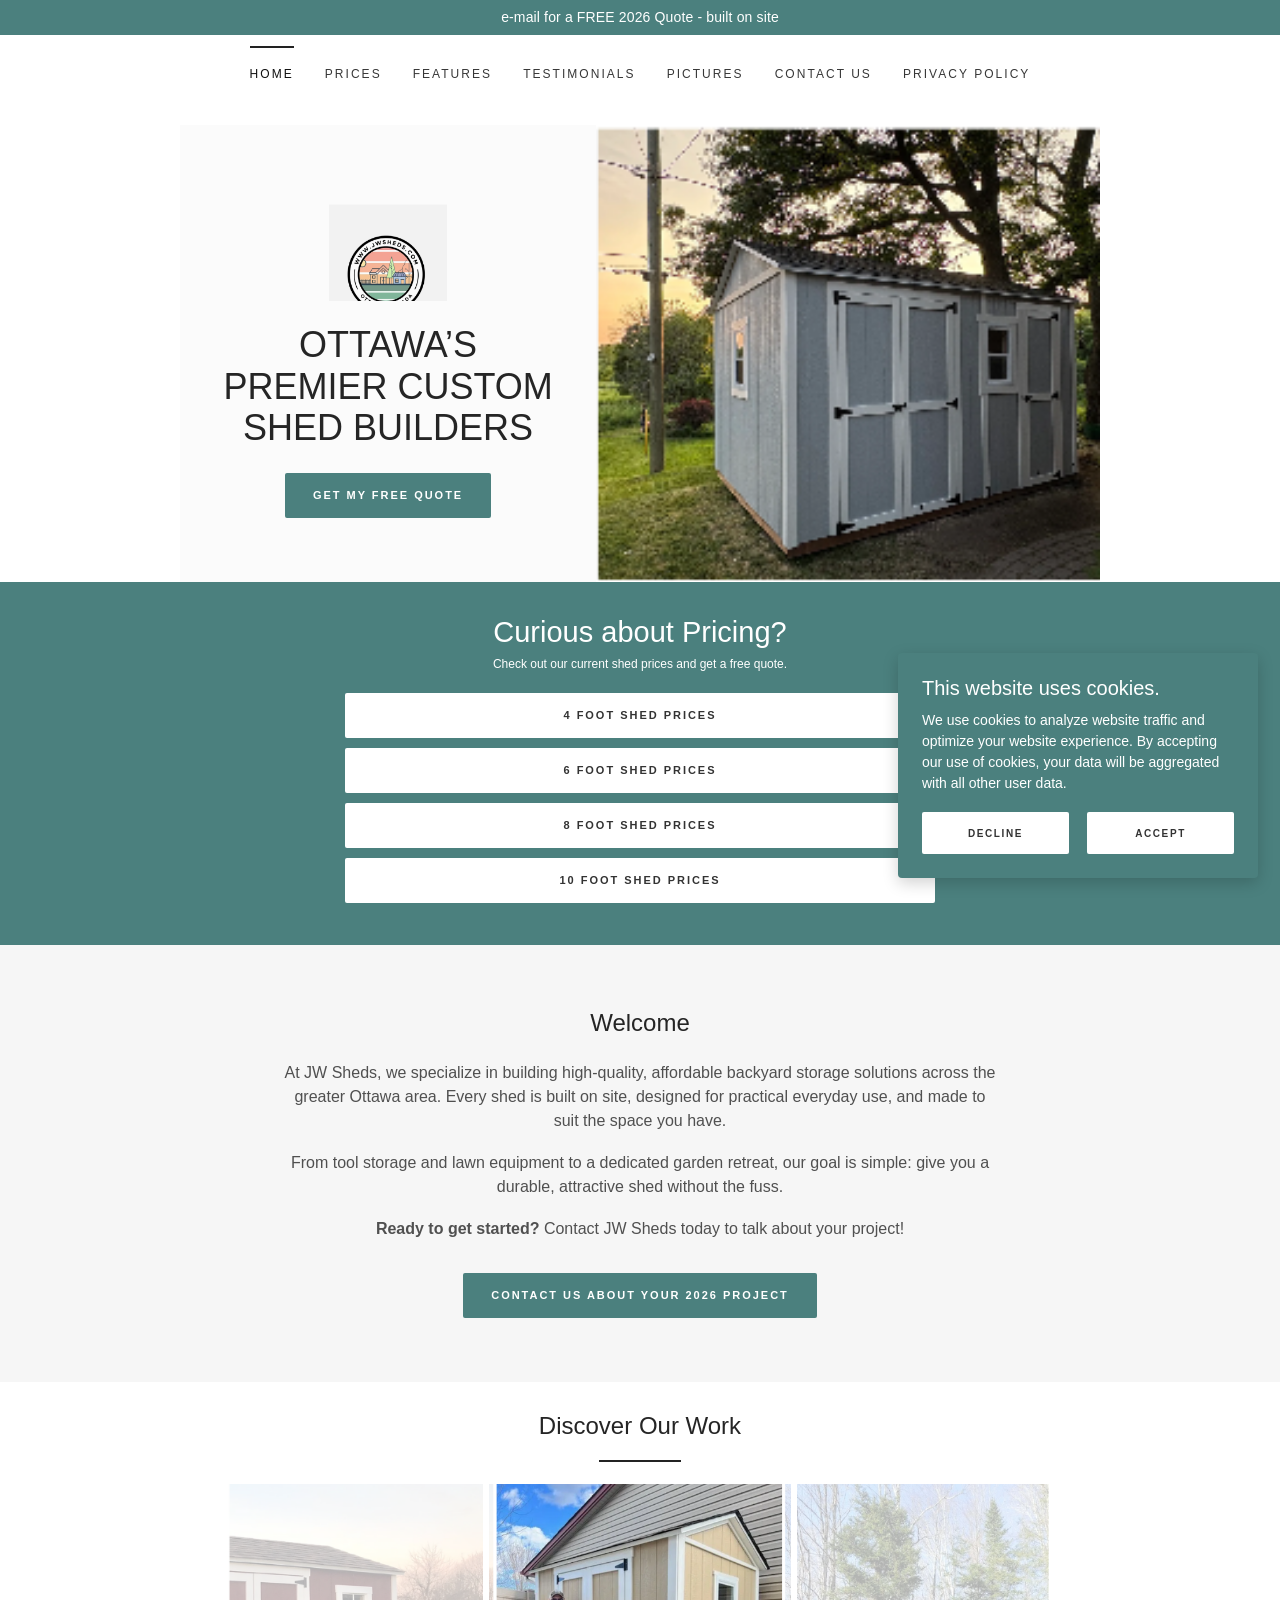
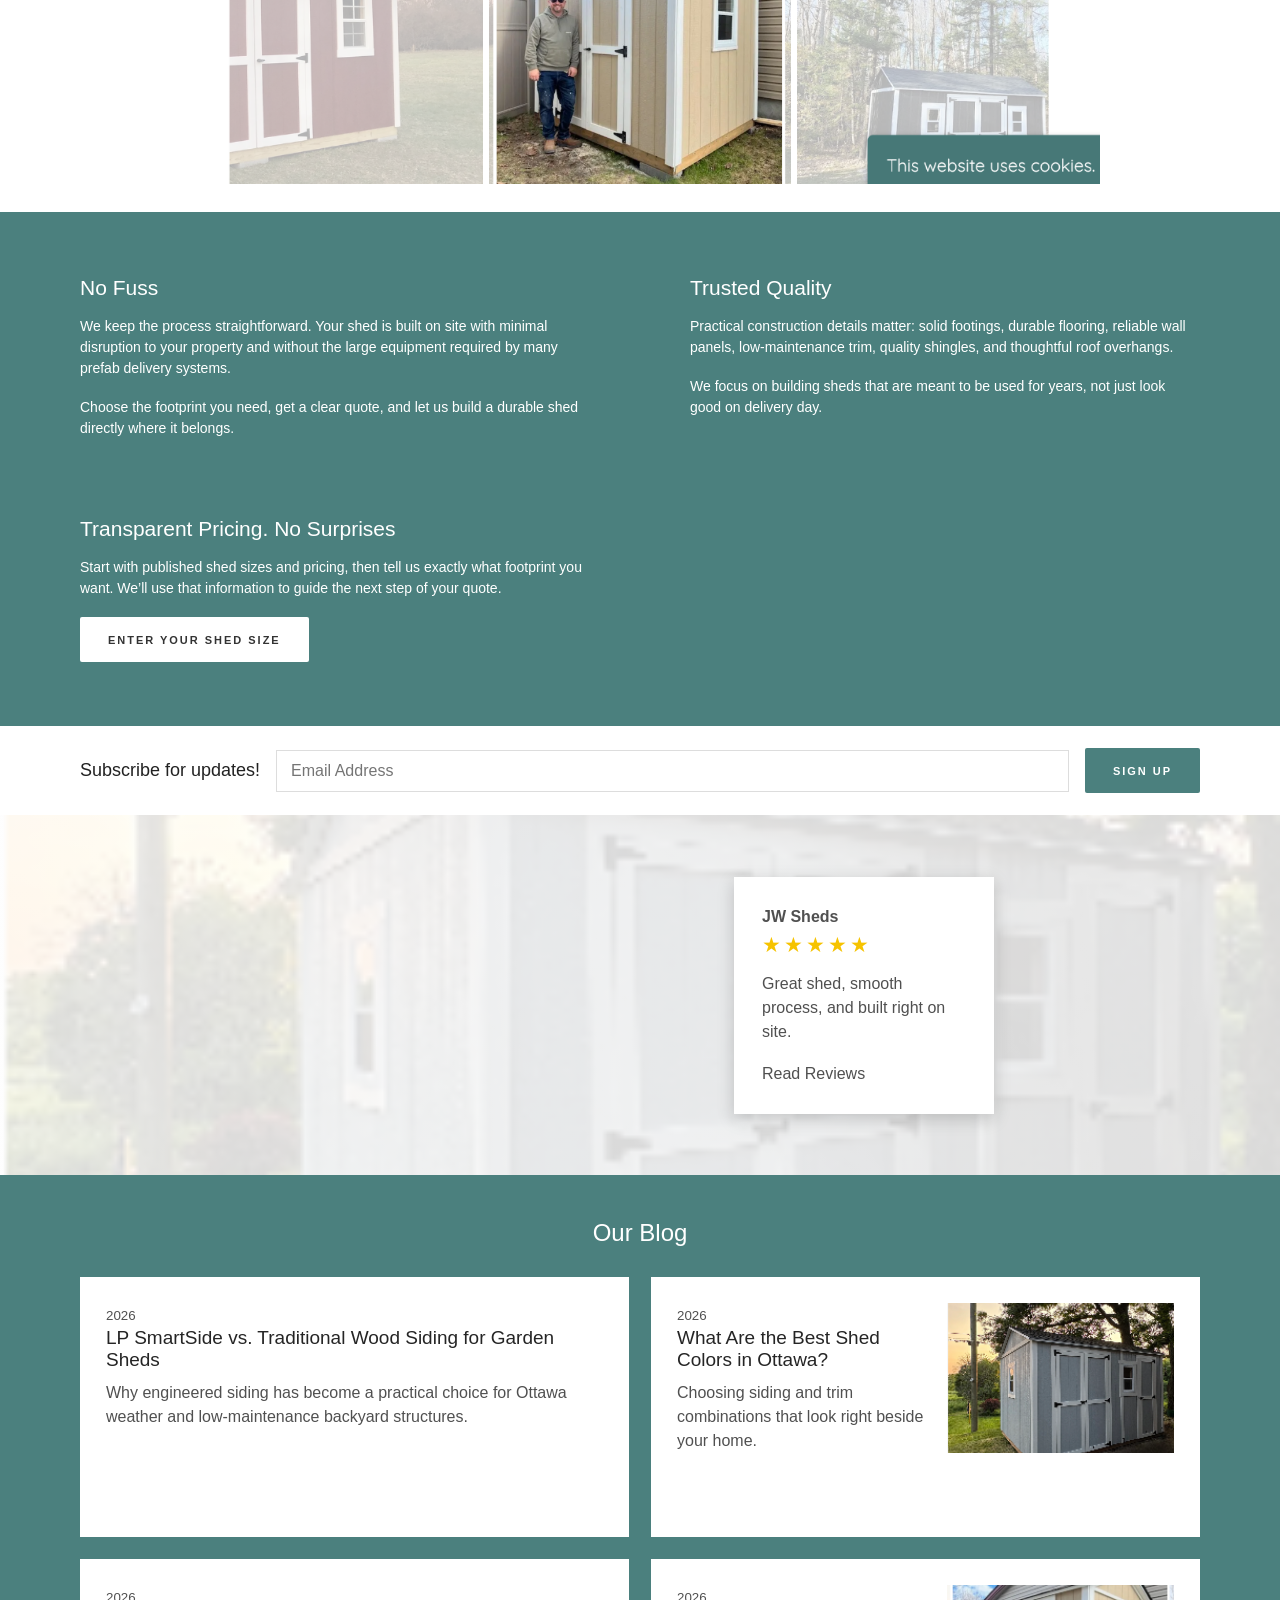
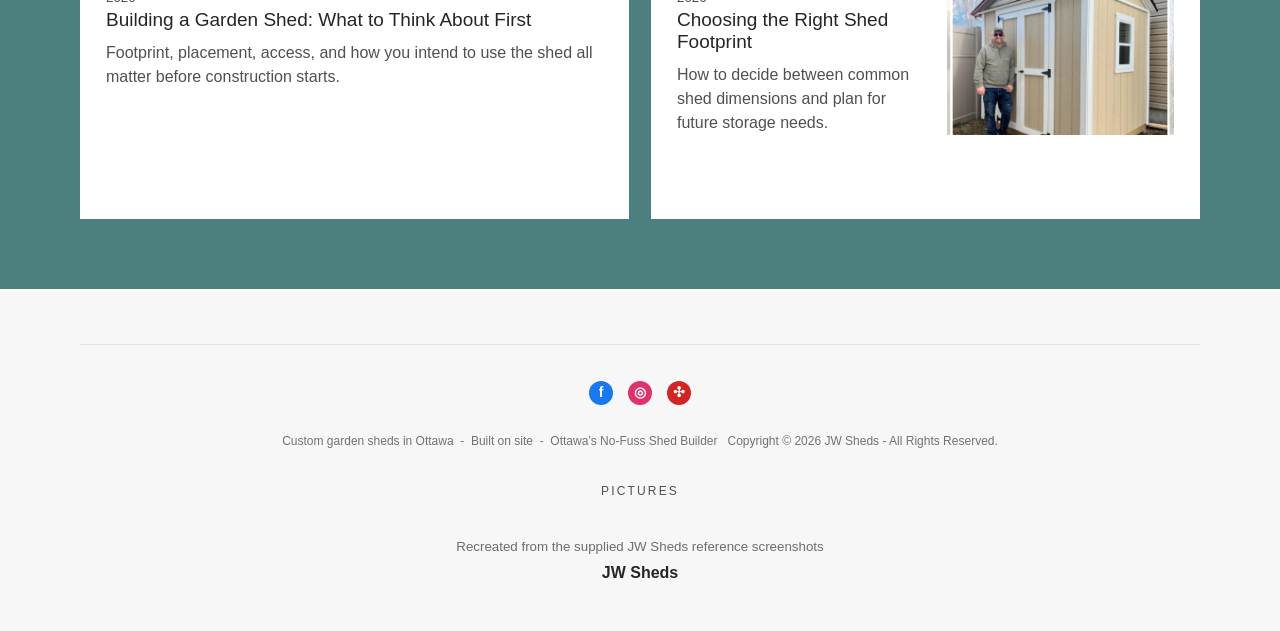
==== frontend/index.html @ 300f4760 "modified api endpoint for calculating material" ====
<!doctype html>
<html lang="en">
<head>
  <meta charset="utf-8">
  <meta name="viewport" content="width=device-width, initial-scale=1">
  <meta name="description" content="JW Sheds builds custom garden sheds on site in Ottawa and surrounding communities.">
  <title>Custom Sheds in Ottawa Ontario | JW Sheds</title>
  <link rel="stylesheet" href="styles.css">
</head>
<body data-page="home">

<div class="top-strip">
  <a href="quote.html">e-mail for a FREE 2026 Quote - built on site</a>
</div>

<header class="site-header">
  <div class="shell nav-wrap">
    <a class="mobile-brand" href="index.html">JW SHEDS</a>
    <button class="nav-toggle" type="button" data-nav-toggle aria-expanded="false" aria-label="Open navigation">
      <span></span><span></span><span></span>
    </button>

    <nav class="main-nav" data-nav-menu>
      <a href="index.html" data-page-link="home">HOME</a>
      <a href="prices.html" data-page-link="prices">PRICES</a>
      <a href="features.html" data-page-link="features">FEATURES</a>
      <a href="testimonials.html" data-page-link="testimonials">TESTIMONIALS</a>
      <a href="pictures.html" data-page-link="pictures">PICTURES</a>
      <a href="contact.html" data-page-link="contact">CONTACT US</a>
      <a href="privacy-policy.html" data-page-link="privacy">PRIVACY POLICY</a>
    </nav>
  </div>
</header>


<main>
  <section class="home-hero">
    <div class="home-hero-copy">
      <img src="assets/jw-logo.png" alt="JW Sheds Ottawa logo" class="brand-logo">
      <h1>OTTAWA’S PREMIER CUSTOM SHED BUILDERS</h1>
      <a class="button" href="quote.html#shed-size">GET MY FREE QUOTE</a>
    </div>
    <img src="assets/hero-shed.png" alt="Custom grey garden shed" class="home-hero-image">
  </section>

  <section class="quick-pricing teal section">
    <div class="shell">
      <h2>Curious about Pricing?</h2>
      <p class="subline">Check out our current shed prices and get a free quote.</p>

      <div class="quick-links">
        <a class="button white full" href="prices.html#four-foot">4 FOOT SHED PRICES</a>
        <a class="button white full" href="prices.html#six-foot">6 FOOT SHED PRICES</a>
        <a class="button white full" href="prices.html#eight-foot">8 FOOT SHED PRICES</a>
        <a class="button white full" href="prices.html#ten-foot">10 FOOT SHED PRICES</a>
      </div>
    </div>
  </section>

  <section class="section soft">
    <div class="welcome">
      <h2>Welcome</h2>
      <p>At JW Sheds, we specialize in building high-quality, affordable backyard storage solutions across the greater Ottawa area. Every shed is built on site, designed for practical everyday use, and made to suit the space you have.</p>
      <p>From tool storage and lawn equipment to a dedicated garden retreat, our goal is simple: give you a durable, attractive shed without the fuss.</p>
      <p><strong>Ready to get started?</strong> Contact JW Sheds today to talk about your project!</p>
      <a class="button" href="quote.html">CONTACT US ABOUT YOUR 2026 PROJECT</a>
    </div>
  </section>

  <section class="work-preview">
    <h2>Discover Our Work</h2>
    <div class="title-rule"></div>
    <div class="photo-ribbon">
      <img src="assets/gallery-1.png" alt="Custom garden shed">
      <img src="assets/gallery-2.png" alt="Tan custom garden shed">
      <img src="assets/gallery-3.png" alt="Dark custom garden shed">
    </div>
  </section>

  <section class="section teal">
    <div class="shell values-grid">
      <article>
        <h3>No Fuss</h3>
        <p>We keep the process straightforward. Your shed is built on site with minimal disruption to your property and without the large equipment required by many prefab delivery systems.</p>
        <p>Choose the footprint you need, get a clear quote, and let us build a durable shed directly where it belongs.</p>
      </article>

      <article>
        <h3>Trusted Quality</h3>
        <p>Practical construction details matter: solid footings, durable flooring, reliable wall panels, low-maintenance trim, quality shingles, and thoughtful roof overhangs.</p>
        <p>We focus on building sheds that are meant to be used for years, not just look good on delivery day.</p>
      </article>

      <article>
        <h3>Transparent Pricing. No Surprises</h3>
        <p>Start with published shed sizes and pricing, then tell us exactly what footprint you want. We’ll use that information to guide the next step of your quote.</p>
        <a class="button white" href="quote.html#shed-size">ENTER YOUR SHED SIZE</a>
      </article>
    </div>
  </section>

  <section class="newsletter">
    <form class="shell newsletter-row" data-placeholder-form>
      <label for="email-updates">Subscribe for updates!</label>
      <input id="email-updates" type="email" placeholder="Email Address">
      <button class="button" type="submit">SIGN UP</button>
      <span data-form-note hidden></span>
    </form>
  </section>

  <section class="home-review">
    <div class="review-card-small">
      <strong>JW Sheds</strong>
      <div class="stars">★★★★★</div>
      <p>Great shed, smooth process, and built right on site.</p>
      <a href="testimonials.html">Read Reviews</a>
    </div>
  </section>

  <section class="blog-section">
    <div class="shell">
      <h2>Our Blog</h2>
      <div class="blog-grid">
        <article class="blog-card">
          <small>2026</small>
          <h3>LP SmartSide vs. Traditional Wood Siding for Garden Sheds</h3>
          <p>Why engineered siding has become a practical choice for Ottawa weather and low-maintenance backyard structures.</p>
        </article>

        <article class="blog-card with-image">
          <div>
            <small>2026</small>
            <h3>What Are the Best Shed Colors in Ottawa?</h3>
            <p>Choosing siding and trim combinations that look right beside your home.</p>
          </div>
          <img src="assets/hero-shed.png" alt="Grey garden shed">
        </article>

        <article class="blog-card">
          <small>2026</small>
          <h3>Building a Garden Shed: What to Think About First</h3>
          <p>Footprint, placement, access, and how you intend to use the shed all matter before construction starts.</p>
        </article>

        <article class="blog-card with-image">
          <div>
            <small>2026</small>
            <h3>Choosing the Right Shed Footprint</h3>
            <p>How to decide between common shed dimensions and plan for future storage needs.</p>
          </div>
          <img src="assets/gallery-2.png" alt="Small backyard shed">
        </article>
      </div>
    </div>
  </section>
</main>


<footer class="site-footer">
  <div class="shell footer-inner">
    <div class="footer-rule"></div>

    <div class="social-row" aria-label="Social media">
      <span class="social facebook">f</span>
      <span class="social instagram">◎</span>
      <span class="social yelp">✣</span>
    </div>

    <p>Custom garden sheds in Ottawa &nbsp;-&nbsp; Built on site &nbsp;-&nbsp; Ottawa’s No-Fuss Shed Builder &nbsp; Copyright © <span data-year></span> JW Sheds - All Rights Reserved.</p>

    <a class="footer-pictures" href="pictures.html">PICTURES</a>

    <div class="powered">
      <small>Recreated from the supplied JW Sheds reference screenshots</small>
      <strong>JW Sheds</strong>
    </div>
  </div>
</footer>

<div class="cookie-card" data-cookie-card>
  <h3>This website uses cookies.</h3>
  <p>We use cookies to analyze website traffic and optimize your website experience. By accepting our use of cookies, your data will be aggregated with all other user data.</p>
  <div class="cookie-actions">
    <button type="button" class="cookie-button light" data-cookie-choice="decline">DECLINE</button>
    <button type="button" class="cookie-button light" data-cookie-choice="accept">ACCEPT</button>
  </div>
</div>

<script src="config.js"></script>
<script src="app.js"></script>

</body>
</html>
---- frontend/styles.css ----
:root {
  --teal: #4b807e;
  --teal-dark: #3d6e6c;
  --ink: #252525;
  --body: #505050;
  --muted: #777;
  --line: #e6e6e6;
  --paper: #ffffff;
  --soft: #f6f6f6;
  --soft-2: #f2f2f2;
  --gold: #f6c300;
  --max: 1120px;
  --narrow: 780px;
  --shadow: 0 5px 16px rgba(0,0,0,.18);
}

* { box-sizing: border-box; }

html { scroll-behavior: smooth; }

body {
  margin: 0;
  color: var(--body);
  background: var(--paper);
  font-family: "Trebuchet MS", "Segoe UI", Arial, sans-serif;
  font-weight: 300;
  line-height: 1.5;
}

img {
  display: block;
  max-width: 100%;
}

a {
  color: inherit;
  text-decoration: none;
}

button, input, textarea, select {
  font: inherit;
}

button {
  cursor: pointer;
}

.shell {
  width: min(calc(100% - 40px), var(--max));
  margin-inline: auto;
}

.narrow {
  width: min(calc(100% - 40px), var(--narrow));
  margin-inline: auto;
}

.top-strip {
  min-height: 34px;
  display: grid;
  place-items: center;
  padding: 7px 18px;
  color: #fff;
  background: var(--teal);
  font-size: 14px;
  letter-spacing: .01em;
  text-align: center;
}

.site-header {
  background: #fff;
}

.nav-wrap {
  min-height: 78px;
  display: flex;
  align-items: center;
  justify-content: center;
  position: relative;
}

.main-nav {
  display: flex;
  justify-content: center;
  align-items: stretch;
  gap: 31px;
}

.main-nav a {
  position: relative;
  display: flex;
  align-items: center;
  min-height: 78px;
  color: #373737;
  font-size: 12px;
  letter-spacing: .17em;
  white-space: nowrap;
}

.main-nav a::before {
  content: "";
  position: absolute;
  top: 11px;
  left: 0;
  right: 0;
  height: 2px;
  background: transparent;
}

.main-nav a:hover,
.main-nav a.active {
  color: #111;
}

.main-nav a.active::before {
  background: #222;
}

.mobile-brand,
.nav-toggle {
  display: none;
}

.brand-banner {
  min-height: 318px;
  margin-top: 12px;
  margin-bottom: 58px;
  display: flex;
  flex-direction: column;
  align-items: center;
  justify-content: center;
  gap: 30px;
  background: var(--soft);
  text-align: center;
}

.brand-logo {
  width: 132px;
  height: 112px;
  object-fit: cover;
  object-position: center;
  mix-blend-mode: multiply;
}

.brand-title {
  color: #262626;
  font-size: clamp(22px, 3vw, 31px);
  font-weight: 300;
  letter-spacing: -.03em;
}

h1, h2, h3 {
  margin: 0;
  color: var(--ink);
  font-weight: 300;
  line-height: 1.15;
}

h1 { font-size: clamp(32px, 4.5vw, 45px); }
h2 { font-size: clamp(27px, 3.6vw, 38px); }
h3 { font-size: 23px; }

p {
  margin: 0 0 18px;
}

.section {
  padding: 64px 0;
}

.section.compact {
  padding: 42px 0;
}

.section.soft {
  background: var(--soft);
}

.section.teal {
  color: #fff;
  background: var(--teal);
}

.section.teal h1,
.section.teal h2,
.section.teal h3 {
  color: #fff;
}

.section-title {
  margin-bottom: 46px;
  text-align: center;
}

.section-title h1,
.section-title h2 {
  margin-bottom: 18px;
}

.title-rule {
  width: 82px;
  height: 2px;
  margin: 0 auto;
  background: #232323;
}

.title-rule.light {
  background: rgba(255,255,255,.9);
}

.button {
  min-height: 45px;
  padding: 13px 28px;
  border: 0;
  border-radius: 2px;
  display: inline-flex;
  align-items: center;
  justify-content: center;
  background: var(--teal);
  color: white;
  font-size: 11px;
  font-weight: 700;
  letter-spacing: .18em;
  text-align: center;
  text-transform: uppercase;
  transition: background .18s ease, transform .18s ease;
}

.button:hover {
  background: var(--teal-dark);
  transform: translateY(-1px);
}

.button.white {
  color: #333;
  background: #fff;
}

.button.white:hover {
  background: #f4f4f4;
}

.button.outline {
  border: 1px solid #dadada;
  color: #333;
  background: #fff;
}

.button.full {
  width: 100%;
}

.center {
  text-align: center;
}

.muted {
  color: var(--muted);
}

.small-copy {
  font-size: 13px;
}

/* Home */
.home-hero {
  width: min(calc(100% - 40px), 920px);
  margin: 12px auto 0;
  display: grid;
  grid-template-columns: .95fr 1.15fr;
  min-height: 438px;
}

.home-hero-copy {
  padding: 40px;
  display: flex;
  flex-direction: column;
  justify-content: center;
  align-items: center;
  background: #fbfbfb;
  text-align: center;
}

.home-hero-copy .brand-logo {
  width: 118px;
  margin-bottom: 23px;
}

.home-hero-copy h1 {
  max-width: 335px;
  margin-bottom: 24px;
  font-size: clamp(25px, 3vw, 36px);
}

.home-hero-image {
  width: 100%;
  height: 100%;
  min-height: 438px;
  object-fit: cover;
  image-rendering: auto;
}

.quick-pricing {
  padding: 34px 0 42px;
  text-align: center;
}

.quick-pricing h2 {
  margin-bottom: 5px;
  font-size: 29px;
}

.quick-pricing .subline {
  margin-bottom: 20px;
  font-size: 12px;
}

.quick-links {
  width: min(calc(100% - 40px), 590px);
  margin: auto;
  display: grid;
  gap: 10px;
}

.welcome {
  width: min(calc(100% - 40px), 720px);
  margin: auto;
  text-align: center;
}

.welcome h2 {
  margin-bottom: 25px;
  font-size: 24px;
}

.welcome .button {
  margin-top: 14px;
}

.work-preview {
  min-height: 430px;
  padding-top: 30px;
}

.work-preview h2 {
  margin-bottom: 20px;
  font-size: 24px;
  text-align: center;
}

.work-preview .title-rule {
  margin-bottom: 22px;
}

.photo-ribbon {
  width: min(calc(100% - 40px), 920px);
  margin: auto;
  display: grid;
  grid-template-columns: repeat(3, 1fr);
  gap: 6px;
  overflow: hidden;
}

.photo-ribbon img {
  width: 100%;
  height: 300px;
  object-fit: cover;
}

.values-grid {
  display: grid;
  grid-template-columns: 1fr 1fr;
  gap: 60px 100px;
}

.values-grid article:nth-child(2) {
  grid-column: 2;
}

.values-grid article:nth-child(3) {
  grid-column: 1;
}

.values-grid h3 {
  margin-bottom: 16px;
  color: white;
  font-size: 21px;
}

.values-grid p {
  font-size: 14px;
}

.newsletter {
  padding: 22px 0;
  background: white;
}

.newsletter-row {
  display: grid;
  grid-template-columns: auto 1fr auto;
  gap: 16px;
  align-items: center;
}

.newsletter-row label {
  color: #222;
  font-size: 18px;
}

.newsletter-row input {
  height: 42px;
  padding: 0 14px;
  border: 1px solid #ddd;
}

.home-review {
  min-height: 360px;
  display: grid;
  place-items: center;
  background:
    linear-gradient(rgba(255,255,255,.85), rgba(255,255,255,.85)),
    url("assets/hero-shed.png") center / cover;
}

.review-card-small {
  width: 260px;
  margin-left: 35%;
  padding: 28px;
  background: #fff;
  box-shadow: var(--shadow);
}

.review-card-small .stars {
  color: var(--gold);
  letter-spacing: 3px;
}

.blog-section {
  padding: 44px 0 70px;
  background: var(--teal);
}

.blog-section h2 {
  color: white;
  text-align: center;
  margin-bottom: 30px;
  font-size: 24px;
}

.blog-grid {
  display: grid;
  grid-template-columns: repeat(2, 1fr);
  gap: 22px;
}

.blog-card {
  min-height: 260px;
  padding: 26px;
  background: white;
}

.blog-card.with-image {
  display: grid;
  grid-template-columns: 1fr .9fr;
  gap: 18px;
}

.blog-card img {
  height: 150px;
  width: 100%;
  object-fit: cover;
}

.blog-card h3 {
  margin-bottom: 10px;
  font-size: 19px;
}

/* Prices */
.price-intro {
  text-align: center;
  padding: 0 0 30px;
}

.price-intro h1 {
  margin-bottom: 22px;
  font-size: 34px;
}

.price-actions {
  width: min(calc(100% - 40px), 620px);
  margin: auto;
  display: grid;
  gap: 10px;
}

.price-block {
  padding: 42px 0;
}

.price-block.teal {
  color: #fff;
  background: var(--teal);
}

.price-block h2 {
  margin-bottom: 18px;
  text-align: center;
  font-size: 26px;
}

.price-block.teal h2 {
  color: #fff;
}

.price-table {
  width: min(calc(100% - 40px), 660px);
  margin: 0 auto;
}

.price-row {
  min-height: 58px;
  display: grid;
  grid-template-columns: 1fr auto;
  gap: 20px;
  align-items: center;
}

.price-size strong {
  display: block;
  color: inherit;
  font-weight: 400;
}

.price-size small {
  opacity: .72;
}

.price-note {
  margin-top: 22px;
  font-size: 12px;
  text-align: center;
}

.code-section {
  display: grid;
  grid-template-columns: .9fr 1.1fr;
  gap: 42px;
  align-items: center;
}

.code-section img {
  width: 100%;
  max-height: 360px;
  object-fit: cover;
}

.code-section ul {
  margin-top: 18px;
}

/* Features */
.quote-cta {
  padding-bottom: 38px;
  text-align: center;
}

.quote-cta h1 {
  margin-bottom: 24px;
  font-size: 31px;
}

.feature-band {
  min-height: 330px;
  display: grid;
  grid-template-columns: 1fr 1fr;
}

.feature-band .feature-image {
  min-height: 330px;
}

.feature-band .feature-image img {
  width: 100%;
  height: 100%;
  object-fit: cover;
}

.feature-copy {
  padding: 56px clamp(30px, 7vw, 90px);
  display: flex;
  flex-direction: column;
  justify-content: center;
}

.feature-band.teal {
  color: #fff;
  background: var(--teal);
}

.feature-band.teal h2 {
  color: #fff;
}

.feature-copy h2 {
  margin-bottom: 20px;
  font-size: 29px;
}

.feature-copy p {
  max-width: 510px;
}

.feature-spacer {
  min-height: 330px;
  background: #fff;
}

.feature-spacer.soft {
  background: var(--soft);
}

/* Testimonials */
.testimonial-hero {
  padding: 52px 0 80px;
  color: white;
  background:
    linear-gradient(rgba(20,20,20,.36), rgba(20,20,20,.36)),
    url("assets/testimonial-bg.png") center / cover;
}

.testimonial-hero h1 {
  margin-bottom: 48px;
  color: white;
  text-align: center;
}

.testimonial-grid {
  display: grid;
  grid-template-columns: repeat(3, 1fr);
  gap: 42px;
}

.testimonial-card {
  padding: 34px 28px;
  color: #444;
  background: white;
  text-align: center;
}

.avatar {
  width: 86px;
  height: 86px;
  margin: 0 auto 17px;
  overflow: hidden;
  border-radius: 50%;
}

.avatar img {
  width: 100%;
  height: 100%;
  object-fit: cover;
}

.stars {
  margin-bottom: 12px;
  color: var(--gold);
  font-size: 21px;
  letter-spacing: 2px;
}

.testimonial-card h3 {
  margin-bottom: 10px;
  font-size: 21px;
}

.testimonial-card .review-text {
  min-height: 92px;
}

.testimonial-card a {
  color: var(--teal);
}

.testimonial-card small {
  display: block;
  margin-top: 24px;
}

.quote-band {
  padding: 45px 0;
  text-align: center;
}

.quote-band h2 {
  margin-bottom: 25px;
  font-size: 38px;
}

/* Gallery */
.gallery-main {
  display: grid;
  grid-template-columns: .8fr 1fr .8fr;
  align-items: stretch;
  gap: 3px;
}

.gallery-main img {
  width: 100%;
  height: 560px;
  object-fit: cover;
}

.gallery-main img:first-child,
.gallery-main img:last-child {
  opacity: .48;
}

.gallery-thumbs {
  display: grid;
  grid-template-columns: repeat(9, 1fr);
  gap: 6px;
  margin-top: 12px;
}

.gallery-thumbs button {
  border: 0;
  padding: 0;
  background: none;
}

.gallery-thumbs img {
  width: 100%;
  height: 72px;
  object-fit: cover;
}

.gallery-thumbs button.active {
  outline: 3px solid var(--teal);
  outline-offset: 2px;
}

.next-step {
  padding: 55px 0;
}

.next-step-row {
  display: flex;
  justify-content: space-between;
  align-items: center;
  gap: 30px;
}

.next-step h2 {
  margin-bottom: 8px;
  font-size: 38px;
}

/* Contact */
.contact-copy {
  text-align: center;
}

.contact-copy .lead {
  max-width: 700px;
  margin: 0 auto 25px;
  font-size: 18px;
}

.contact-form {
  display: grid;
  gap: 16px;
}

.form-control {
  width: 100%;
  min-height: 52px;
  padding: 14px 16px;
  border: 1px solid #e0e0e0;
  border-radius: 0;
  background: #fff;
  color: #333;
  outline: none;
}

textarea.form-control {
  min-height: 140px;
  resize: vertical;
}

.form-control:focus {
  border-color: var(--teal);
  box-shadow: 0 0 0 2px rgba(75,128,126,.10);
}

.contact-form .button {
  justify-self: center;
  min-width: 130px;
}

.contact-details {
  margin-top: 50px;
  text-align: center;
}

.contact-details h3 {
  margin-bottom: 22px;
  font-size: 21px;
}

.contact-details a {
  color: var(--teal);
}

.map-section {
  min-height: 330px;
  padding: 45px 0;
  background: var(--teal);
  color: white;
}

.map-section h2 {
  color: white;
  text-align: center;
}

.map-frame {
  width: min(calc(100% - 40px), 580px);
  height: 180px;
  margin: 30px auto 0;
  border: 1px solid rgba(0,0,0,.6);
  display: grid;
  place-items: center;
  color: rgba(255,255,255,.74);
}

/* Quote page and the shed-dimension integration */
.quote-heading {
  text-align: center;
}

.quote-heading h1 {
  margin-bottom: 18px;
}

.quote-heading .title-rule {
  margin-bottom: 26px;
}

.dimension-panel {
  margin: 35px auto 55px;
  padding: 34px;
  border: 1px solid #e0e0e0;
  background: var(--soft);
}

.dimension-panel-header {
  display: flex;
  align-items: end;
  justify-content: space-between;
  gap: 25px;
  margin-bottom: 25px;
}

.dimension-panel-header h2 {
  margin-bottom: 8px;
  font-size: 27px;
}

.dimension-panel-header p {
  max-width: 475px;
  margin: 0;
  color: #666;
  font-size: 14px;
}

.dimension-grid {
  display: grid;
  grid-template-columns: repeat(3, 1fr);
  gap: 14px;
}

.dimension-field label {
  display: block;
  margin-bottom: 8px;
  color: #2c2c2c;
  font-size: 12px;
  font-weight: 700;
  letter-spacing: .12em;
  text-transform: uppercase;
}

.number-wrap {
  position: relative;
}

.number-wrap input {
  width: 100%;
  height: 52px;
  padding: 0 44px 0 14px;
  border: 1px solid #d8d8d8;
  background: #fff;
  outline: none;
}

.number-wrap span {
  position: absolute;
  top: 50%;
  right: 14px;
  transform: translateY(-50%);
  color: #888;
  font-size: 13px;
}

.number-wrap input:focus {
  border-color: var(--teal);
  box-shadow: 0 0 0 2px rgba(75,128,126,.10);
}

.dimension-submit-row {
  display: flex;
  align-items: center;
  gap: 20px;
  margin-top: 22px;
}

.dimension-status {
  margin-top: 18px;
  padding: 15px 17px;
  border-left: 3px solid var(--teal);
  background: white;
  white-space: pre-wrap;
  overflow-wrap: anywhere;
}

.dimension-status.error {
  border-left-color: #a44545;
  color: #8a3030;
  background: #fff7f7;
}

.dimension-status.success {
  border-left-color: #3f7d5b;
  color: #315d46;
  background: #f5fbf7;
}

.endpoint-note {
  margin-top: 15px;
  color: #777;
  font-size: 12px;
}

.endpoint-note code {
  color: var(--teal-dark);
}

.recaptcha-note {
  margin-top: 20px;
  color: #8a8a8a;
  font-size: 10px;
  text-align: center;
}

/* Privacy */
.privacy-copy {
  max-width: 700px;
  margin: auto;
}

.privacy-copy h2 {
  margin: 30px 0 20px;
  text-align: center;
  font-size: 27px;
}

.privacy-copy p,
.privacy-copy li {
  font-size: 14px;
}

.privacy-copy ul {
  margin: 14px 0 22px;
}

/* Footer */
.site-footer {
  padding: 55px 0 46px;
  background: #f7f7f7;
  text-align: center;
}

.footer-rule {
  height: 1px;
  margin-bottom: 36px;
  background: #e0e0e0;
}

.social-row {
  display: flex;
  justify-content: center;
  gap: 15px;
  margin-bottom: 27px;
}

.social {
  width: 24px;
  height: 24px;
  display: grid;
  place-items: center;
  border-radius: 50%;
  color: white;
  font-size: 14px;
  font-weight: 700;
}

.facebook { background: #1877f2; }
.instagram { background: #e1306c; }
.yelp { background: #d32323; }

.site-footer p {
  margin-bottom: 28px;
  color: #727272;
  font-size: 12px;
}

.footer-pictures {
  font-size: 12px;
  letter-spacing: .18em;
}

.powered {
  margin-top: 35px;
  color: #6d6d6d;
  display: grid;
  gap: 4px;
}

.powered strong {
  color: #262626;
}

.cookie-card {
  position: fixed;
  right: 22px;
  bottom: 22px;
  z-index: 100;
  width: min(360px, calc(100vw - 44px));
  padding: 24px;
  color: white;
  background: var(--teal);
  border-radius: 4px;
  box-shadow: var(--shadow);
}

.cookie-card[hidden] {
  display: none;
}

.cookie-card h3 {
  margin-bottom: 10px;
  color: white;
  font-size: 20px;
}

.cookie-card p {
  font-size: 14px;
}

.cookie-actions {
  display: grid;
  grid-template-columns: 1fr 1fr;
  gap: 18px;
}

.cookie-button {
  min-height: 42px;
  border: 0;
  border-radius: 2px;
  font-size: 10px;
  font-weight: 700;
  letter-spacing: .16em;
}

.cookie-button.light {
  background: white;
  color: #333;
}

/* Responsive */
@media (max-width: 900px) {
  .main-nav {
    gap: 16px;
  }

  .main-nav a {
    font-size: 10px;
    letter-spacing: .11em;
  }

  .testimonial-grid {
    gap: 18px;
  }

  .gallery-main img {
    height: 430px;
  }
}

@media (max-width: 760px) {
  .shell,
  .narrow {
    width: min(calc(100% - 28px), var(--max));
  }

  .nav-wrap {
    min-height: 64px;
    justify-content: space-between;
  }

  .mobile-brand {
    display: block;
    color: #222;
    font-size: 13px;
    font-weight: 700;
    letter-spacing: .15em;
  }

  .nav-toggle {
    width: 42px;
    height: 42px;
    display: grid;
    align-content: center;
    gap: 5px;
    border: 0;
    background: none;
  }

  .nav-toggle span {
    height: 2px;
    background: #222;
  }

  .main-nav {
    position: absolute;
    top: 58px;
    left: 0;
    right: 0;
    z-index: 90;
    display: none;
    padding: 12px;
    border: 1px solid #e2e2e2;
    background: white;
    box-shadow: var(--shadow);
  }

  .main-nav.open {
    display: grid;
  }

  .main-nav a {
    min-height: 45px;
    padding: 0 12px;
    font-size: 12px;
  }

  .main-nav a::before {
    display: none;
  }

  .brand-banner {
    min-height: 250px;
    margin-bottom: 42px;
  }

  .home-hero {
    width: min(calc(100% - 28px), 920px);
    grid-template-columns: 1fr;
  }

  .home-hero-image {
    min-height: 300px;
  }

  .photo-ribbon {
    grid-template-columns: 1fr;
  }

  .photo-ribbon img {
    height: 260px;
  }

  .values-grid {
    grid-template-columns: 1fr;
    gap: 35px;
  }

  .values-grid article:nth-child(2),
  .values-grid article:nth-child(3) {
    grid-column: auto;
  }

  .newsletter-row {
    grid-template-columns: 1fr;
  }

  .review-card-small {
    margin: 0;
  }

  .blog-grid {
    grid-template-columns: 1fr;
  }

  .blog-card.with-image {
    grid-template-columns: 1fr;
  }

  .code-section {
    grid-template-columns: 1fr;
  }

  .feature-band {
    grid-template-columns: 1fr;
  }

  .feature-spacer {
    min-height: 90px;
  }

  .feature-band .feature-image {
    min-height: 260px;
  }

  .testimonial-grid {
    grid-template-columns: 1fr;
  }

  .gallery-main {
    grid-template-columns: 1fr;
  }

  .gallery-main img {
    height: 380px;
  }

  .gallery-main img:first-child,
  .gallery-main img:last-child {
    display: none;
  }

  .gallery-thumbs {
    grid-template-columns: repeat(3, 1fr);
  }

  .next-step-row {
    flex-direction: column;
    align-items: flex-start;
  }

  .dimension-grid {
    grid-template-columns: 1fr;
  }

  .dimension-panel-header {
    align-items: flex-start;
    flex-direction: column;
  }

  .dimension-submit-row {
    align-items: stretch;
    flex-direction: column;
  }

  .dimension-submit-row .button {
    width: 100%;
  }
}
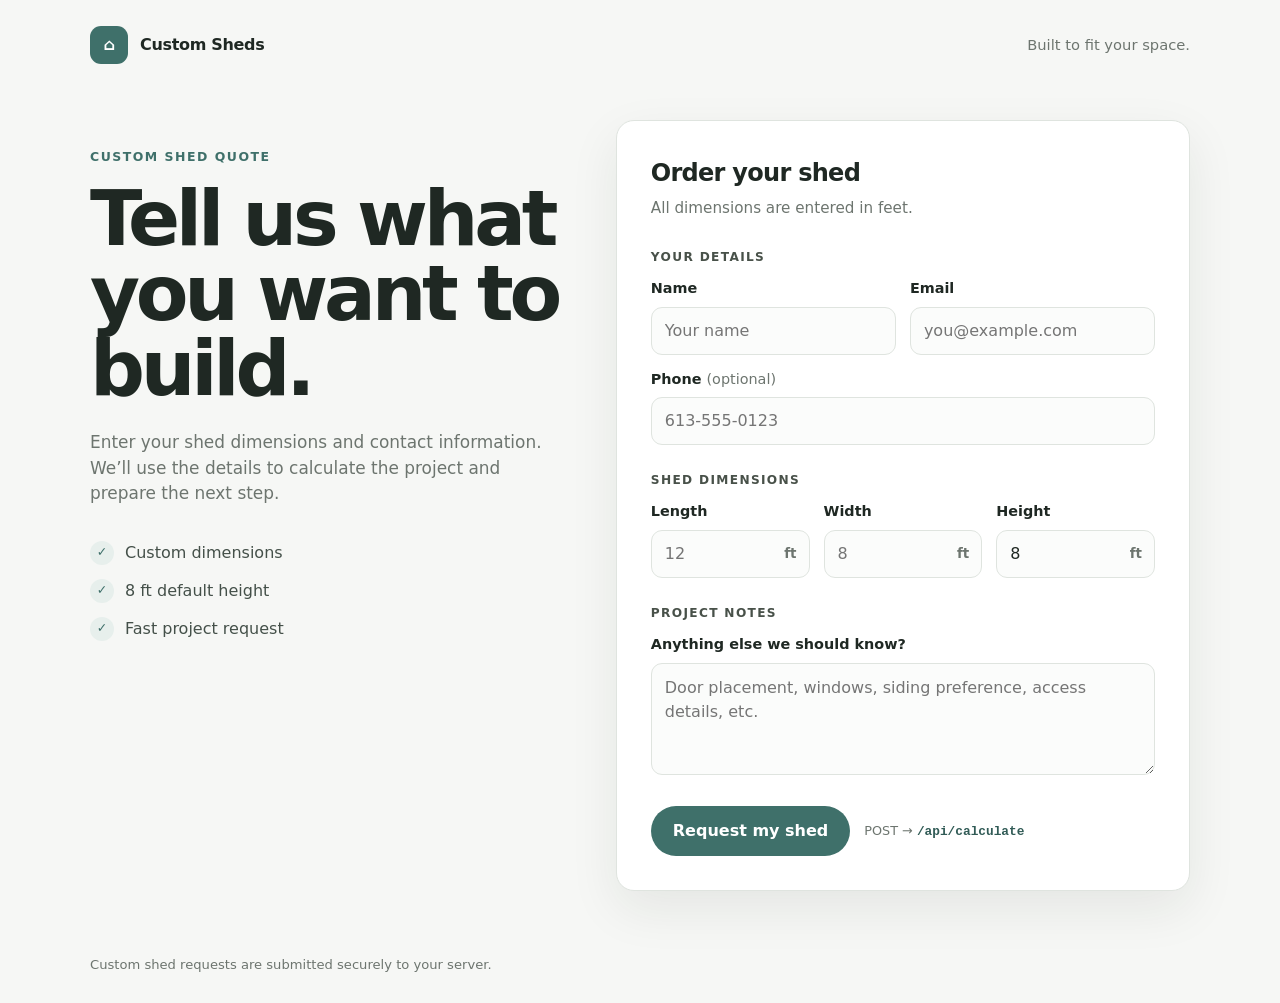
==== commit 4a384817: "refactored server, added orders package, formatting..." ====
--- a/frontend/index.html
+++ b/frontend/index.html
@@ -1,193 +1,220 @@
-<!doctype html>
+<!DOCTYPE html>
 <html lang="en">
 <head>
-  <meta charset="utf-8">
-  <meta name="viewport" content="width=device-width, initial-scale=1">
-  <meta name="description" content="JW Sheds builds custom garden sheds on site in Ottawa and surrounding communities.">
-  <title>Custom Sheds in Ottawa Ontario | JW Sheds</title>
-  <link rel="stylesheet" href="styles.css">
+  <meta charset="UTF-8" />
+  <meta name="viewport" content="width=device-width, initial-scale=1.0" />
+  <meta name="description" content="Order a custom shed by submitting your preferred dimensions." />
+  <title>Custom Shed Order</title>
+  <style>
+    :root {
+      --bg: #f6f7f5; --surface: #fff; --text: #1f2823; --muted: #6d756f;
+      --line: #dfe4df; --brand: #3f706a; --brand-dark: #315b56;
+      --focus: rgba(63,112,106,.14); --error: #a23d3d; --success: #2f6d4b;
+      --radius: 18px; --shadow: 0 18px 50px rgba(24,37,29,.08);
+    }
+    * { box-sizing: border-box; }
+    body {
+      margin: 0; min-height: 100vh; background: var(--bg); color: var(--text);
+      font-family: Inter, ui-sans-serif, system-ui, -apple-system, BlinkMacSystemFont, "Segoe UI", sans-serif;
+      line-height: 1.5;
+    }
+    button,input,textarea { font: inherit; }
+    .page { min-height: 100vh; display: grid; grid-template-rows: auto 1fr auto; }
+    .site-header {
+      width: min(calc(100% - 32px), 1100px); margin: 0 auto; padding: 26px 0 10px;
+      display: flex; align-items: center; justify-content: space-between; gap: 20px;
+    }
+    .brand { display: flex; align-items: center; gap: 12px; font-weight: 800; letter-spacing: -.02em; }
+    .brand-mark { width: 38px; height: 38px; border-radius: 11px; display: grid; place-items: center; background: var(--brand); color: #fff; }
+    .header-note { color: var(--muted); font-size: .92rem; }
+    main {
+      width: min(calc(100% - 32px), 1100px); margin: 0 auto; padding: 46px 0 64px;
+      display: grid; grid-template-columns: .9fr 1.1fr; gap: 56px; align-items: start;
+    }
+    .intro { padding-top: 28px; position: sticky; top: 24px; }
+    .eyebrow { margin: 0 0 14px; color: var(--brand); font-size: .78rem; font-weight: 800; letter-spacing: .12em; text-transform: uppercase; }
+    h1 { margin: 0; max-width: 520px; font-size: clamp(2.6rem, 6vw, 5.2rem); line-height: .98; letter-spacing: -.055em; }
+    .intro-copy { max-width: 520px; margin: 24px 0 0; color: var(--muted); font-size: 1.06rem; }
+    .benefits { margin: 34px 0 0; padding: 0; display: grid; gap: 14px; list-style: none; }
+    .benefits li { display: flex; align-items: center; gap: 11px; color: #445049; }
+    .benefit-dot { width: 24px; height: 24px; flex: 0 0 24px; border-radius: 50%; display: grid; place-items: center; background: #e7efec; color: var(--brand); font-size: .78rem; font-weight: 900; }
+    .form-card { padding: 34px; border: 1px solid var(--line); border-radius: var(--radius); background: var(--surface); box-shadow: var(--shadow); }
+    .form-card h2 { margin: 0 0 6px; font-size: 1.5rem; letter-spacing: -.03em; }
+    .form-subtitle { margin: 0 0 28px; color: var(--muted); font-size: .95rem; }
+    .section-label { margin: 26px 0 12px; color: #485149; font-size: .76rem; font-weight: 800; letter-spacing: .11em; text-transform: uppercase; }
+    .grid { display: grid; gap: 14px; }
+    .grid.two { grid-template-columns: repeat(2,minmax(0,1fr)); }
+    .grid.three { grid-template-columns: repeat(3,minmax(0,1fr)); }
+    .field label { display: block; margin-bottom: 7px; font-size: .9rem; font-weight: 700; }
+    .field input,.field textarea { width: 100%; border: 1px solid var(--line); border-radius: 11px; background: #fbfcfb; color: var(--text); outline: none; transition: .15s ease; }
+    .field input { min-height: 48px; padding: 0 13px; }
+    .field textarea { min-height: 112px; padding: 12px 13px; resize: vertical; }
+    .field input:focus,.field textarea:focus { border-color: var(--brand); background: #fff; box-shadow: 0 0 0 4px var(--focus); }
+    .dimension-wrap { position: relative; }
+    .dimension-wrap input { padding-right: 42px; }
+    .unit { position: absolute; top: 50%; right: 13px; transform: translateY(-50%); color: var(--muted); font-size: .84rem; font-weight: 700; pointer-events: none; }
+    .actions { margin-top: 24px; display: flex; align-items: center; gap: 14px; flex-wrap: wrap; }
+    .submit-button { min-height: 50px; padding: 0 22px; border: 0; border-radius: 999px; background: var(--brand); color: #fff; font-weight: 800; cursor: pointer; transition: .15s ease; }
+    .submit-button:hover { background: var(--brand-dark); transform: translateY(-1px); }
+    .submit-button:disabled { opacity: .62; cursor: not-allowed; transform: none; }
+    .endpoint { color: var(--muted); font-size: .8rem; }
+    .endpoint code { color: var(--brand-dark); font-weight: 700; }
+    .status { margin-top: 18px; padding: 14px 15px; border-radius: 10px; white-space: pre-wrap; font-size: .9rem; }
+    .status.info { background: #eef2f0; color: #4e5e56; }
+    .status.success { background: #edf7f1; color: var(--success); }
+    .status.error { background: #fbefef; color: var(--error); }
+    footer { width: min(calc(100% - 32px), 1100px); margin: 0 auto; padding: 0 0 28px; color: var(--muted); font-size: .82rem; }
+    @media (max-width: 820px) {
+      main { grid-template-columns: 1fr; gap: 28px; padding-top: 20px; }
+      .intro { position: static; padding-top: 0; }
+      .benefits { grid-template-columns: repeat(3,1fr); }
+    }
+    @media (max-width: 620px) {
+      .site-header { padding-top: 18px; }
+      .header-note { display: none; }
+      main { width: min(calc(100% - 22px),1100px); padding-bottom: 36px; }
+      .form-card { padding: 22px; }
+      .grid.two,.grid.three,.benefits { grid-template-columns: 1fr; }
+      h1 { font-size: clamp(2.7rem,15vw,4.2rem); }
+      .actions { align-items: stretch; flex-direction: column; }
+      .submit-button { width: 100%; }
+    }
+  </style>
 </head>
-<body data-page="home">
-
-<div class="top-strip">
-  <a href="quote.html">e-mail for a FREE 2026 Quote - built on site</a>
-</div>
-
-<header class="site-header">
-  <div class="shell nav-wrap">
-    <a class="mobile-brand" href="index.html">JW SHEDS</a>
-    <button class="nav-toggle" type="button" data-nav-toggle aria-expanded="false" aria-label="Open navigation">
-      <span></span><span></span><span></span>
-    </button>
-
-    <nav class="main-nav" data-nav-menu>
-      <a href="index.html" data-page-link="home">HOME</a>
-      <a href="prices.html" data-page-link="prices">PRICES</a>
-      <a href="features.html" data-page-link="features">FEATURES</a>
-      <a href="testimonials.html" data-page-link="testimonials">TESTIMONIALS</a>
-      <a href="pictures.html" data-page-link="pictures">PICTURES</a>
-      <a href="contact.html" data-page-link="contact">CONTACT US</a>
-      <a href="privacy-policy.html" data-page-link="privacy">PRIVACY POLICY</a>
-    </nav>
+<body>
+  <div class="page">
+    <header class="site-header">
+      <div class="brand"><div class="brand-mark" aria-hidden="true">⌂</div><span>Custom Sheds</span></div>
+      <div class="header-note">Built to fit your space.</div>
+    </header>
+
+    <main>
+      <section class="intro">
+        <p class="eyebrow">Custom shed quote</p>
+        <h1>Tell us what you want to build.</h1>
+        <p class="intro-copy">Enter your shed dimensions and contact information. We’ll use the details to calculate the project and prepare the next step.</p>
+        <ul class="benefits">
+          <li><span class="benefit-dot">✓</span>Custom dimensions</li>
+          <li><span class="benefit-dot">✓</span>8 ft default height</li>
+          <li><span class="benefit-dot">✓</span>Fast project request</li>
+        </ul>
+      </section>
+
+      <section class="form-card">
+        <h2>Order your shed</h2>
+        <p class="form-subtitle">All dimensions are entered in feet.</p>
+
+        <form id="shed-form">
+          <p class="section-label">Your details</p>
+          <div class="grid two">
+            <div class="field">
+              <label for="name">Name</label>
+              <input id="name" name="name" type="text" autocomplete="name" placeholder="Your name" required />
+            </div>
+            <div class="field">
+              <label for="email">Email</label>
+              <input id="email" name="email" type="email" autocomplete="email" placeholder="you@example.com" required />
+            </div>
+          </div>
+
+          <div class="field" style="margin-top:14px">
+            <label for="phone">Phone <span style="color:var(--muted);font-weight:500">(optional)</span></label>
+            <input id="phone" name="phone" type="tel" autocomplete="tel" placeholder="613-555-0123" />
+          </div>
+
+          <p class="section-label">Shed dimensions</p>
+          <div class="grid three">
+            <div class="field">
+              <label for="length">Length</label>
+              <div class="dimension-wrap"><input id="length" name="length" type="number" min="1" step="0.1" placeholder="12" required /><span class="unit">ft</span></div>
+            </div>
+            <div class="field">
+              <label for="width">Width</label>
+              <div class="dimension-wrap"><input id="width" name="width" type="number" min="1" step="0.1" placeholder="8" required /><span class="unit">ft</span></div>
+            </div>
+            <div class="field">
+              <label for="height">Height</label>
+              <div class="dimension-wrap"><input id="height" name="height" type="number" min="1" step="0.1" value="8" required /><span class="unit">ft</span></div>
+            </div>
+          </div>
+
+          <p class="section-label">Project notes</p>
+          <div class="field">
+            <label for="notes">Anything else we should know?</label>
+            <textarea id="notes" name="notes" placeholder="Door placement, windows, siding preference, access details, etc."></textarea>
+          </div>
+
+          <div class="actions">
+            <button class="submit-button" type="submit">Request my shed</button>
+            <span class="endpoint">POST → <code>/api/calculate</code></span>
+          </div>
+          <div id="status" class="status" hidden aria-live="polite"></div>
+        </form>
+      </section>
+    </main>
+
+    <footer>Custom shed requests are submitted securely to your server.</footer>
   </div>
-</header>
-
-
-<main>
-  <section class="home-hero">
-    <div class="home-hero-copy">
-      <img src="assets/jw-logo.png" alt="JW Sheds Ottawa logo" class="brand-logo">
-      <h1>OTTAWA’S PREMIER CUSTOM SHED BUILDERS</h1>
-      <a class="button" href="quote.html#shed-size">GET MY FREE QUOTE</a>
-    </div>
-    <img src="assets/hero-shed.png" alt="Custom grey garden shed" class="home-hero-image">
-  </section>
-
-  <section class="quick-pricing teal section">
-    <div class="shell">
-      <h2>Curious about Pricing?</h2>
-      <p class="subline">Check out our current shed prices and get a free quote.</p>
-
-      <div class="quick-links">
-        <a class="button white full" href="prices.html#four-foot">4 FOOT SHED PRICES</a>
-        <a class="button white full" href="prices.html#six-foot">6 FOOT SHED PRICES</a>
-        <a class="button white full" href="prices.html#eight-foot">8 FOOT SHED PRICES</a>
-        <a class="button white full" href="prices.html#ten-foot">10 FOOT SHED PRICES</a>
-      </div>
-    </div>
-  </section>
-
-  <section class="section soft">
-    <div class="welcome">
-      <h2>Welcome</h2>
-      <p>At JW Sheds, we specialize in building high-quality, affordable backyard storage solutions across the greater Ottawa area. Every shed is built on site, designed for practical everyday use, and made to suit the space you have.</p>
-      <p>From tool storage and lawn equipment to a dedicated garden retreat, our goal is simple: give you a durable, attractive shed without the fuss.</p>
-      <p><strong>Ready to get started?</strong> Contact JW Sheds today to talk about your project!</p>
-      <a class="button" href="quote.html">CONTACT US ABOUT YOUR 2026 PROJECT</a>
-    </div>
-  </section>
-
-  <section class="work-preview">
-    <h2>Discover Our Work</h2>
-    <div class="title-rule"></div>
-    <div class="photo-ribbon">
-      <img src="assets/gallery-1.png" alt="Custom garden shed">
-      <img src="assets/gallery-2.png" alt="Tan custom garden shed">
-      <img src="assets/gallery-3.png" alt="Dark custom garden shed">
-    </div>
-  </section>
-
-  <section class="section teal">
-    <div class="shell values-grid">
-      <article>
-        <h3>No Fuss</h3>
-        <p>We keep the process straightforward. Your shed is built on site with minimal disruption to your property and without the large equipment required by many prefab delivery systems.</p>
-        <p>Choose the footprint you need, get a clear quote, and let us build a durable shed directly where it belongs.</p>
-      </article>
-
-      <article>
-        <h3>Trusted Quality</h3>
-        <p>Practical construction details matter: solid footings, durable flooring, reliable wall panels, low-maintenance trim, quality shingles, and thoughtful roof overhangs.</p>
-        <p>We focus on building sheds that are meant to be used for years, not just look good on delivery day.</p>
-      </article>
-
-      <article>
-        <h3>Transparent Pricing. No Surprises</h3>
-        <p>Start with published shed sizes and pricing, then tell us exactly what footprint you want. We’ll use that information to guide the next step of your quote.</p>
-        <a class="button white" href="quote.html#shed-size">ENTER YOUR SHED SIZE</a>
-      </article>
-    </div>
-  </section>
-
-  <section class="newsletter">
-    <form class="shell newsletter-row" data-placeholder-form>
-      <label for="email-updates">Subscribe for updates!</label>
-      <input id="email-updates" type="email" placeholder="Email Address">
-      <button class="button" type="submit">SIGN UP</button>
-      <span data-form-note hidden></span>
-    </form>
-  </section>
-
-  <section class="home-review">
-    <div class="review-card-small">
-      <strong>JW Sheds</strong>
-      <div class="stars">★★★★★</div>
-      <p>Great shed, smooth process, and built right on site.</p>
-      <a href="testimonials.html">Read Reviews</a>
-    </div>
-  </section>
-
-  <section class="blog-section">
-    <div class="shell">
-      <h2>Our Blog</h2>
-      <div class="blog-grid">
-        <article class="blog-card">
-          <small>2026</small>
-          <h3>LP SmartSide vs. Traditional Wood Siding for Garden Sheds</h3>
-          <p>Why engineered siding has become a practical choice for Ottawa weather and low-maintenance backyard structures.</p>
-        </article>
-
-        <article class="blog-card with-image">
-          <div>
-            <small>2026</small>
-            <h3>What Are the Best Shed Colors in Ottawa?</h3>
-            <p>Choosing siding and trim combinations that look right beside your home.</p>
-          </div>
-          <img src="assets/hero-shed.png" alt="Grey garden shed">
-        </article>
-
-        <article class="blog-card">
-          <small>2026</small>
-          <h3>Building a Garden Shed: What to Think About First</h3>
-          <p>Footprint, placement, access, and how you intend to use the shed all matter before construction starts.</p>
-        </article>
-
-        <article class="blog-card with-image">
-          <div>
-            <small>2026</small>
-            <h3>Choosing the Right Shed Footprint</h3>
-            <p>How to decide between common shed dimensions and plan for future storage needs.</p>
-          </div>
-          <img src="assets/gallery-2.png" alt="Small backyard shed">
-        </article>
-      </div>
-    </div>
-  </section>
-</main>
-
-
-<footer class="site-footer">
-  <div class="shell footer-inner">
-    <div class="footer-rule"></div>
-
-    <div class="social-row" aria-label="Social media">
-      <span class="social facebook">f</span>
-      <span class="social instagram">◎</span>
-      <span class="social yelp">✣</span>
-    </div>
-
-    <p>Custom garden sheds in Ottawa &nbsp;-&nbsp; Built on site &nbsp;-&nbsp; Ottawa’s No-Fuss Shed Builder &nbsp; Copyright © <span data-year></span> JW Sheds - All Rights Reserved.</p>
-
-    <a class="footer-pictures" href="pictures.html">PICTURES</a>
-
-    <div class="powered">
-      <small>Recreated from the supplied JW Sheds reference screenshots</small>
-      <strong>JW Sheds</strong>
-    </div>
-  </div>
-</footer>
-
-<div class="cookie-card" data-cookie-card>
-  <h3>This website uses cookies.</h3>
-  <p>We use cookies to analyze website traffic and optimize your website experience. By accepting our use of cookies, your data will be aggregated with all other user data.</p>
-  <div class="cookie-actions">
-    <button type="button" class="cookie-button light" data-cookie-choice="decline">DECLINE</button>
-    <button type="button" class="cookie-button light" data-cookie-choice="accept">ACCEPT</button>
-  </div>
-</div>
-
-<script src="config.js"></script>
-<script src="app.js"></script>
-
+
+  <script>
+    const form = document.getElementById("shed-form");
+    const statusBox = document.getElementById("status");
+    const submitButton = form.querySelector('button[type="submit"]');
+
+    form.addEventListener("submit", async (event) => {
+      event.preventDefault();
+      const formData = new FormData(form);
+      const payload = {
+        name: formData.get("name").trim(),
+        email: formData.get("email").trim(),
+        phone: formData.get("phone").trim(),
+        length: Number(formData.get("length")),
+        width: Number(formData.get("width")),
+        height: Number(formData.get("height")),
+        notes: formData.get("notes").trim()
+      };
+
+      if (!payload.name || !payload.email || !Number.isFinite(payload.length) || !Number.isFinite(payload.width) || !Number.isFinite(payload.height) || payload.length <= 0 || payload.width <= 0 || payload.height <= 0) {
+        showStatus("Please complete the required fields with valid values.", "error");
+        return;
+      }
+
+      submitButton.disabled = true;
+      submitButton.textContent = "Sending…";
+      showStatus("Sending your shed request…", "info");
+
+      try {
+        const response = await fetch("/api/calculate", {
+          method: "POST",
+          headers: { "Content-Type": "application/json", "Accept": "application/json, text/plain, */*" },
+          body: JSON.stringify(payload)
+        });
+        const responseText = await response.text();
+        if (!response.ok) throw new Error(responseText || `Server returned HTTP ${response.status}`);
+
+        let message = "Your shed request was submitted successfully.";
+        if (responseText) {
+          try {
+            const data = JSON.parse(responseText);
+            message += data.message ? `\n\n${data.message}` : `\n\n${JSON.stringify(data, null, 2)}`;
+          } catch {
+            message += `\n\n${responseText}`;
+          }
+        }
+        showStatus(message, "success");
+      } catch (error) {
+        showStatus(`We couldn't submit your shed request.\n\n${error.message}`, "error");
+      } finally {
+        submitButton.disabled = false;
+        submitButton.textContent = "Request my shed";
+      }
+    });
+
+    function showStatus(message, type) {
+      statusBox.hidden = false;
+      statusBox.className = `status ${type}`;
+      statusBox.textContent = message;
+    }
+  </script>
 </body>
 </html>
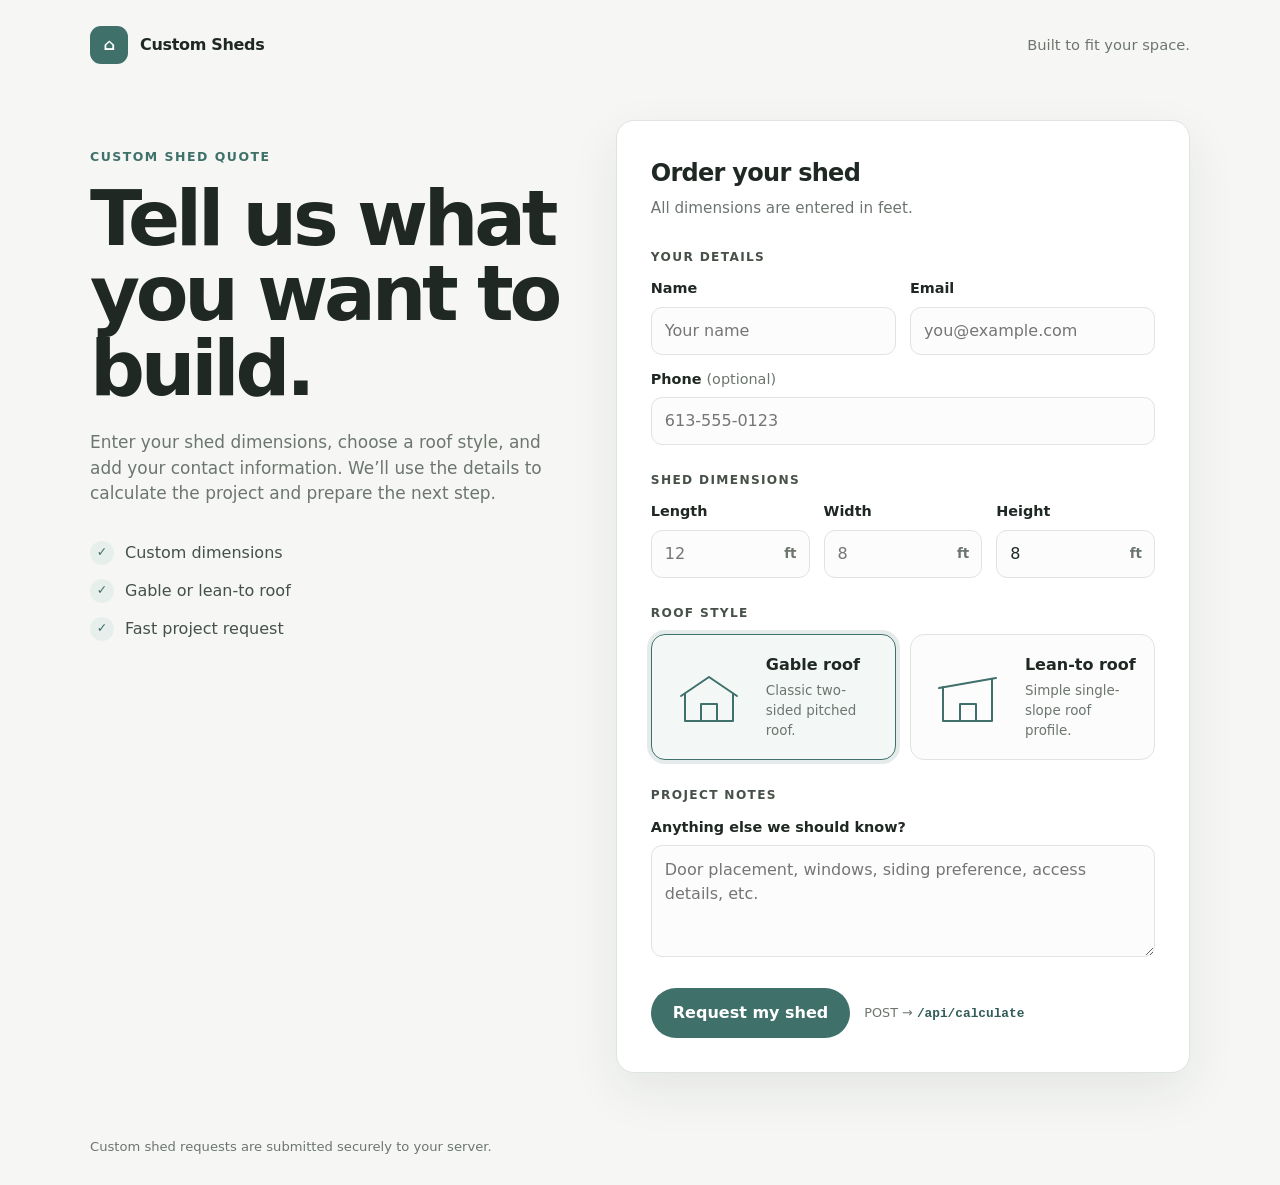
==== commit e1788b50: "added and separated lean-to and gable roof shed calculations" ====
--- a/frontend/index.html
+++ b/frontend/index.html
@@ -53,6 +53,22 @@
     .dimension-wrap { position: relative; }
     .dimension-wrap input { padding-right: 42px; }
     .unit { position: absolute; top: 50%; right: 13px; transform: translateY(-50%); color: var(--muted); font-size: .84rem; font-weight: 700; pointer-events: none; }
+
+    .roof-options { display: grid; grid-template-columns: repeat(2,minmax(0,1fr)); gap: 14px; }
+    .roof-option { position: relative; }
+    .roof-option input { position: absolute; opacity: 0; pointer-events: none; }
+    .roof-card {
+      min-height: 126px; padding: 16px; border: 1px solid var(--line); border-radius: 14px;
+      background: #fbfcfb; display: flex; align-items: center; gap: 16px; cursor: pointer;
+      transition: border-color .15s ease, box-shadow .15s ease, background .15s ease, transform .15s ease;
+    }
+    .roof-card:hover { border-color: #bcc9c2; transform: translateY(-1px); }
+    .roof-option input:checked + .roof-card { border-color: var(--brand); background: #f3f8f6; box-shadow: 0 0 0 4px var(--focus); }
+    .roof-icon { width: 82px; height: 64px; flex: 0 0 82px; }
+    .roof-icon svg { width: 100%; height: 100%; fill: none; stroke: var(--brand); stroke-width: 2; stroke-linecap: round; stroke-linejoin: round; }
+    .roof-copy strong { display: block; margin-bottom: 4px; color: var(--text); }
+    .roof-copy span { display: block; color: var(--muted); font-size: .84rem; }
+
     .actions { margin-top: 24px; display: flex; align-items: center; gap: 14px; flex-wrap: wrap; }
     .submit-button { min-height: 50px; padding: 0 22px; border: 0; border-radius: 999px; background: var(--brand); color: #fff; font-weight: 800; cursor: pointer; transition: .15s ease; }
     .submit-button:hover { background: var(--brand-dark); transform: translateY(-1px); }
@@ -74,7 +90,7 @@
       .header-note { display: none; }
       main { width: min(calc(100% - 22px),1100px); padding-bottom: 36px; }
       .form-card { padding: 22px; }
-      .grid.two,.grid.three,.benefits { grid-template-columns: 1fr; }
+      .grid.two,.grid.three,.benefits,.roof-options { grid-template-columns: 1fr; }
       h1 { font-size: clamp(2.7rem,15vw,4.2rem); }
       .actions { align-items: stretch; flex-direction: column; }
       .submit-button { width: 100%; }
@@ -92,10 +108,10 @@
       <section class="intro">
         <p class="eyebrow">Custom shed quote</p>
         <h1>Tell us what you want to build.</h1>
-        <p class="intro-copy">Enter your shed dimensions and contact information. We’ll use the details to calculate the project and prepare the next step.</p>
+        <p class="intro-copy">Enter your shed dimensions, choose a roof style, and add your contact information. We’ll use the details to calculate the project and prepare the next step.</p>
         <ul class="benefits">
           <li><span class="benefit-dot">✓</span>Custom dimensions</li>
-          <li><span class="benefit-dot">✓</span>8 ft default height</li>
+          <li><span class="benefit-dot">✓</span>Gable or lean-to roof</li>
           <li><span class="benefit-dot">✓</span>Fast project request</li>
         </ul>
       </section>
@@ -135,6 +151,38 @@
             <div class="field">
               <label for="height">Height</label>
               <div class="dimension-wrap"><input id="height" name="height" type="number" min="1" step="0.1" value="8" required /><span class="unit">ft</span></div>
+            </div>
+          </div>
+
+
+          <p class="section-label">Roof style</p>
+          <div class="roof-options">
+            <div class="roof-option">
+              <input id="gable" name="roofType" type="radio" value="gable" checked />
+              <label class="roof-card" for="gable">
+                <div class="roof-icon" aria-hidden="true">
+                  <svg viewBox="0 0 82 64">
+                    <path d="M13 31 41 12l28 19" />
+                    <path d="M17 29v27h48V29" />
+                    <path d="M33 56V39h16v17" />
+                  </svg>
+                </div>
+                <div class="roof-copy"><strong>Gable roof</strong><span>Classic two-sided pitched roof.</span></div>
+              </label>
+            </div>
+
+            <div class="roof-option">
+              <input id="lean-to" name="roofType" type="radio" value="lean-to" />
+              <label class="roof-card" for="lean-to">
+                <div class="roof-icon" aria-hidden="true">
+                  <svg viewBox="0 0 82 64">
+                    <path d="M12 23 69 13" />
+                    <path d="M16 22v34h49V14" />
+                    <path d="M33 56V39h16v17" />
+                  </svg>
+                </div>
+                <div class="roof-copy"><strong>Lean-to roof</strong><span>Simple single-slope roof profile.</span></div>
+              </label>
             </div>
           </div>
 
@@ -171,10 +219,11 @@
         length: Number(formData.get("length")),
         width: Number(formData.get("width")),
         height: Number(formData.get("height")),
+        roofType: formData.get("roofType"),
         notes: formData.get("notes").trim()
       };
 
-      if (!payload.name || !payload.email || !Number.isFinite(payload.length) || !Number.isFinite(payload.width) || !Number.isFinite(payload.height) || payload.length <= 0 || payload.width <= 0 || payload.height <= 0) {
+      if (!payload.name || !payload.email || !payload.roofType || !Number.isFinite(payload.length) || !Number.isFinite(payload.width) || !Number.isFinite(payload.height) || payload.length <= 0 || payload.width <= 0 || payload.height <= 0) {
         showStatus("Please complete the required fields with valid values.", "error");
         return;
       }
